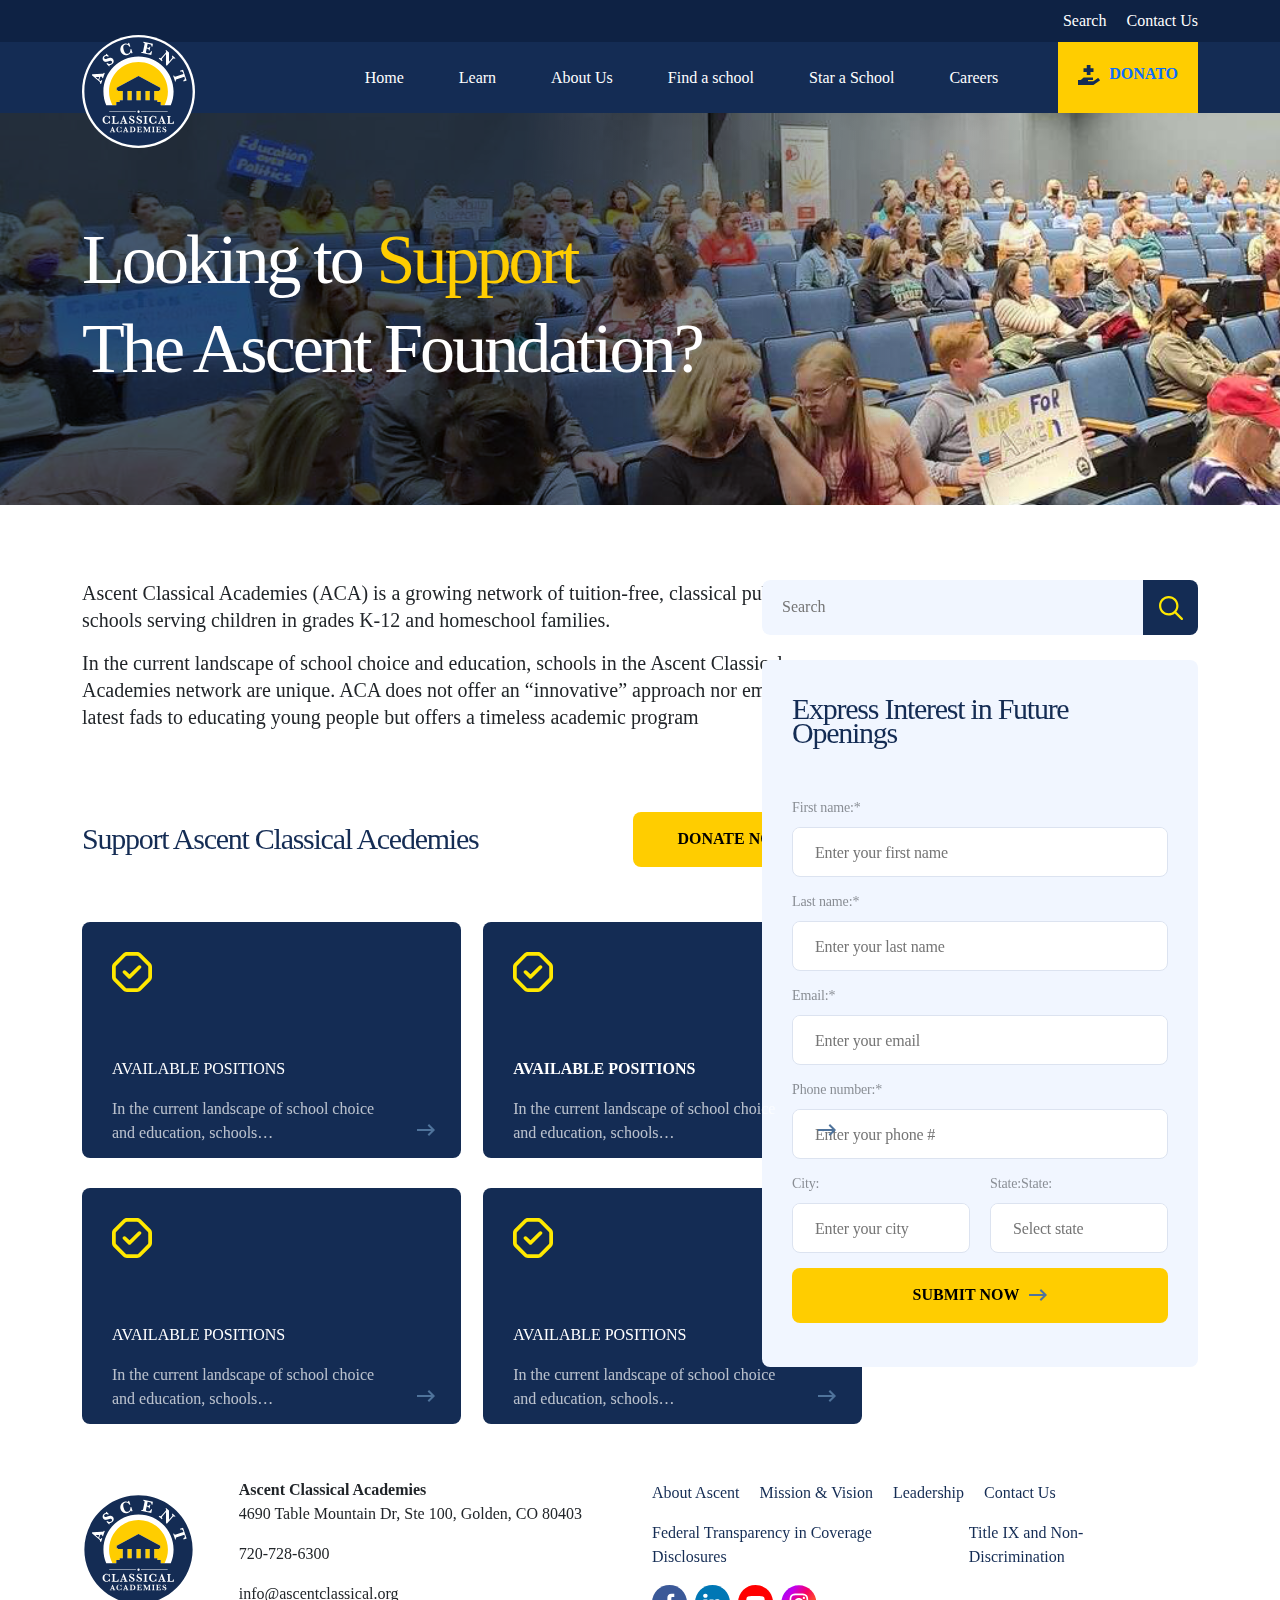
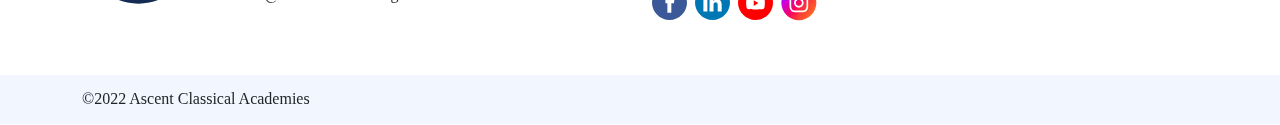
==== donate.html @ 00351c8d "page__donate" ====
<!DOCTYPE html>
<html lang="en">
  <head>
    <meta charset="UTF-8" />
    <meta http-equiv="X-UA-Compatible" content="IE=edge" />
    <meta name="viewport" content="width=device-width, initial-scale=1.0" />
    <title>donate</title>
    <link rel="stylesheet" href="./style.css" />
  </head>
  <body>
    <!-- hedder -->
    <header class="header">
      <div class="header__top--main">
        <div class="container">
          <div class="header__top">
            <p class="header__top--text header__top--search">Search</p>
            <p class="header__top--text header__top--us">Contact Us</p>
          </div>
        </div>
      </div>
      <div class="header__bottom--main">
        <div class="container">
          <div class="header__bottom">
            <div class="logo">
              <a href="./index.html"><img src="./img/logo.svg" alt="" /></a>
            </div>
            <div class="menu__header">
              <ul>
                <li><a class="h_color" href="#">Home</a></li>
                <li><a class="h_color" href="#">Learn</a></li>
                <li><a class="h_color" href="#">About Us</a></li>
                <li><a class="h_color" href="#">Find a school</a></li>
                <li><a class="h_color" href="#">Star a School</a></li>
                <li><a class="h_color" href="#">Careers</a></li>
                <li>
                  <a href="#">
                    <img src="./img/icon_donate.png" alt="" />
                    <span class="text bold__text">DONATO</span>
                  </a>
                </li>
              </ul>
            </div>
          </div>
        </div>
      </div>
    </header>
    <main>
      <!-- Banner -->
      <section class="banner">
        <div class="container">
          <div class="banner__text">
            <p>Looking to <span class="cl__text">Support </span></p>
            <p>The Ascent Foundation?</p>
          </div>
        </div>
      </section>
      <!-- content -->
      <section class="content__main">
        <div class="container">
          <div class="row">
            <div class="col-7">
              <div class="content__left">
                <div class="content__text">
                  <p >
                    Ascent Classical Academies (ACA) is a growing network of
                    tuition-free, classical public charter schools serving
                    children in grades K-12 and homeschool families.
                  </p>
                  <p>
                    In the current landscape of school choice and education,
                    schools in the Ascent Classical Academies network are
                    unique. ACA does not offer an “innovative” approach nor
                    embrace the latest fads to educating young people but offers
                    a timeless academic program
                  </p>
                </div>
                <div class="content__support">
                  <div class="content__title">
                    <p>Support Ascent Classical Acedemies</p>
                  </div>
                  <button class="content__btn">
                    <p class="content__btn--text bold__text">DONATE NOW</p>
                    <img
                      class="img__donate"
                      src="./img/icon_donate.png"
                      alt=""
                    />
                  </button>
                </div>
                <div class="carddonate__main">
                  <div class="row">
                    <div class="col-6">
                      <div class="card__donate">
                        <div class="card__icon">
                          <img
                            src="./img/icon__card/octagon-check-regular.svg"
                            alt=""
                          />
                        </div>
                        <div class="card__bottom">
                          <div class="card__bottom--text">
                            <p>AVAILABLE POSITIONS</p>
                            <p class="text_opacity">
                              In the current landscape of school choice and
                              education, schools…
                            </p>
                          </div>
                          <div class="card__bottom--icon">
                            <img src="./img/arrow-right-solid.svg" alt="" />
                          </div>
                        </div>
                      </div>
                    </div>
                    <div class="col-6">
                      <div class="card__donate">
                        <div class="card__icon">
                          <img
                            src="./img/icon__card/octagon-check-regular.svg"
                            alt=""
                          />
                        </div>
                        <div class="card__bottom">
                          <div class="card__bottom--text">
                            <p class="bold__text">AVAILABLE POSITIONS</p>
                            <p class="text_opacity">
                              In the current landscape of school choice and
                              education, schools…
                            </p>
                          </div>
                          <div class="card__bottom--icon">
                            <img src="./img/arrow-right-solid.svg" alt="" />
                          </div>
                        </div>
                      </div>
                    </div>
                  </div>
                  <div class="row">
                    <div class="col-6">
                      <div class="card__donate">
                        <div class="card__icon">
                          <img
                            src="./img/icon__card/octagon-check-regular.svg"
                            alt=""
                          />
                        </div>
                        <div class="card__bottom">
                          <div class="card__bottom--text">
                            <p>AVAILABLE POSITIONS</p>
                            <p class="text_opacity">
                              In the current landscape of school choice and
                              education, schools…
                            </p>
                          </div>
                          <div class="card__bottom--icon">
                            <img src="./img/arrow-right-solid.svg" alt="" />
                          </div>
                        </div>
                      </div>
                    </div>
                    <div class="col-6">
                      <div class="card__donate">
                        <div class="card__icon">
                          <img
                            src="./img/icon__card/octagon-check-regular.svg"
                            alt=""
                          />
                        </div>
                        <div class="card__bottom">
                          <div class="card__bottom--text">
                            <p>AVAILABLE POSITIONS</p>
                            <p class="text_opacity">
                              In the current landscape of school choice and
                              education, schools…
                            </p>
                          </div>
                          <div class="card__bottom--icon">
                            <img src="./img/arrow-right-solid.svg" alt="" />
                          </div>
                        </div>
                      </div>
                    </div>
                  </div>
                </div>
              </div>
            </div>
            <div class="col-5">
              <section class="content__right">
                <div class="search">
                  <input
                    class="input__search--donate"
                    type="text"
                    placeholder="Search"
                  />
                  <button class="btn__search">
                    <img src="./img/search.svg" alt="" />
                  </button>
                </div>
                <form class="form">
                  <p class="form__title">Express Interest in Future Openings</p>
                  <div class="form__info">
                    <div class="form__input--info">
                      <div class="info__title">
                        First name:*
                      </div>
                      <div class="info__input">
                        <input class="type__text" type="text" placeholder="Enter your first name">
                      </div>
                    </div>
                    <!-- 1 -->
                    <div class="form__input--info">
                      <div class="info__title">
                        Last name:*
                      </div>
                      <div class="info__input">
                        <input class="type__text" type="text" placeholder="Enter your last name">
                      </div>
                    </div>
                    <!-- 2 -->
                    <div class="form__input--info">
                      <div class="info__title">
                        Email:*
                      </div>
                      <div class="info__input">
                        <input class="type__text" type="text" placeholder="Enter your email">
                      </div>
                    </div>
                    <!-- 3 -->
                    <div class="form__input--info">
                      <div class="info__title">
                        Phone number:*
                      </div>
                      <div class="info__input">
                        <input class="type__text" type="text" placeholder="Enter your phone #">
                      </div>
                    </div>
                    <!-- 4 -->
                    <div class="form__info--bottom">
                      <div class="form__input--info input__size">
                        <div class="info__title">
                          City:
                        </div>
                        <div class="info__input">
                          <input class="type__text" type="text" placeholder="Enter your city">
                        </div>
                      </div>
                      <!-- 5 -->
                      <div class="form__input--info input__size">
                        <div class="info__title">
                          State:State:
                        </div>
                        <div class="info__input state">
                          <input class="type__text" type="text" placeholder="Select state">
                          <img class="icon__down" src="./img/down.svg" alt="">
                        </div>
                      </div>
                      <!-- 6 -->
                    </div>
                    
                    <!-- submit -->
                    <button class="submit btn-yl">
                      <p class="bold__text text__submit">SUBMIT NOW</p>
                      <img src="./img/arrow-right-solid.svg" alt="">
                    </button>
                  </div>
                  
                </form>
              </section>
            </div>
          </div>
        </div>
      </section>
    </main>
    <!-- footer -->
    <footer class="footer">
      <div class="container">
        <div class="row">
          <div class="col-6">
            <div class="footer__left">
              <div class="logo">
                <img src="./img/logo.svg" alt="" />
              </div>
              <div class="footer__left--text">
                <div class="footer__title bold__text">
                  Ascent Classical Academies
                </div>
                <div class="footer__text">
                  <p>4690 Table Mountain Dr, Ste 100, Golden, CO 80403</p>
                  <p>720-728-6300</p>
                  <p>info@ascentclassical.org</p>
                </div>
              </div>
            </div>
          </div>
          <div class="col-6">
            <div class="footer__right">
              <ul class="dpl">
                <li><a class="footer__color" href="">About Ascent</a></li>
                <li><a class="footer__color" href="">Mission & Vision</a></li>
                <li><a class="footer__color" href="">Leadership</a></li>
                <li><a class="footer__color" href="">Contact Us</a></li>
              </ul>
              <ul class="dpl">
                <li>
                  <a class="footer__color" href=""
                    >Federal Transparency in Coverage Disclosures</a
                  >
                </li>
                <li>
                  <a class="footer__color" href=""
                    >Title IX and Non-Discrimination</a
                  >
                </li>
              </ul>

              <div class="scial">
                <div class="fotter__icon">
                  <img src="./img/icon__link/Facebook.svg" alt="" />
                </div>
                <div class="fotter__icon">
                  <img src="./img/icon__link/LinkedIN.svg" alt="" />
                </div>
                <div class="fotter__icon">
                  <img src="./img/icon__link/Youtube.svg" alt="" />
                </div>
                <div class="fotter__icon">
                  <img src="./img/icon__link/Instagram.svg" alt="" />
                </div>
              </div>
            </div>
          </div>
        </div>
        <div class="row"></div>
      </div>
      <div class="footer__bottom">
        <div class="container">©2022 Ascent Classical Academies</div>
      </div>
    </footer>
  </body>
</html>
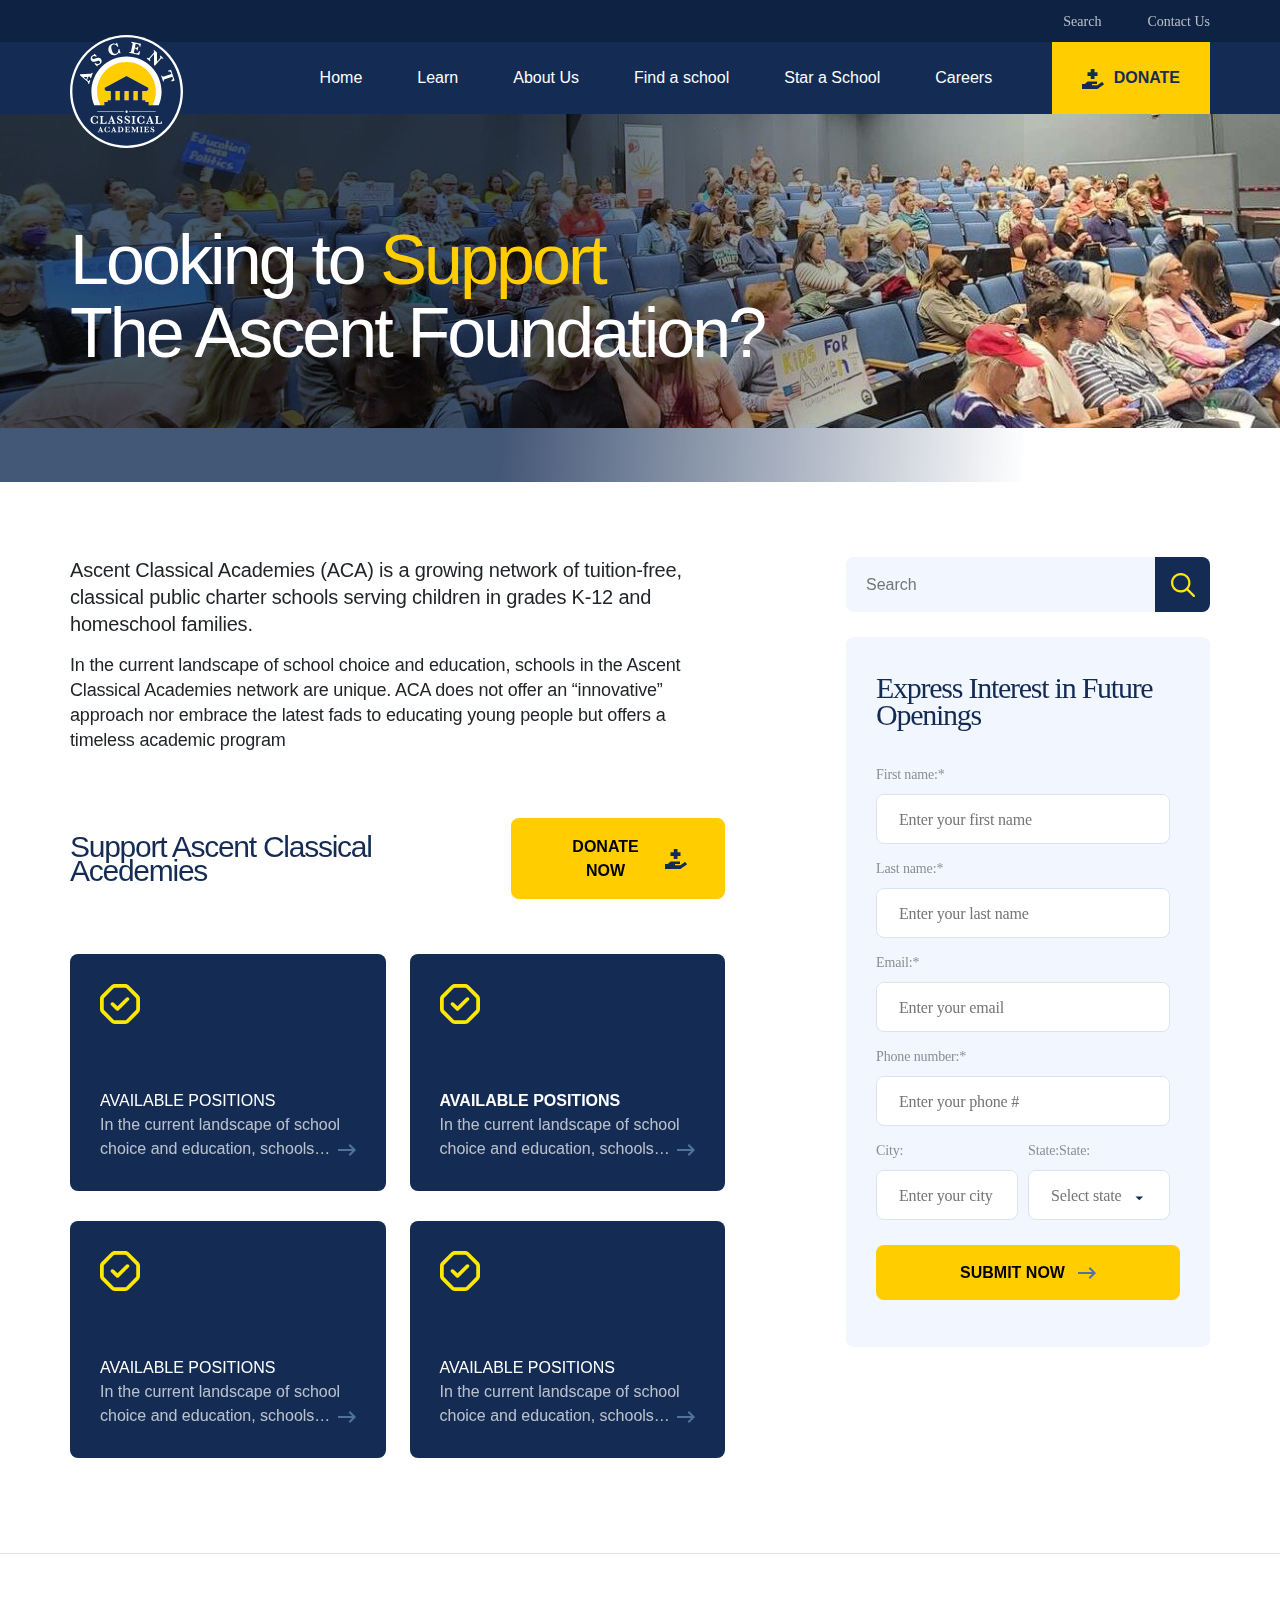
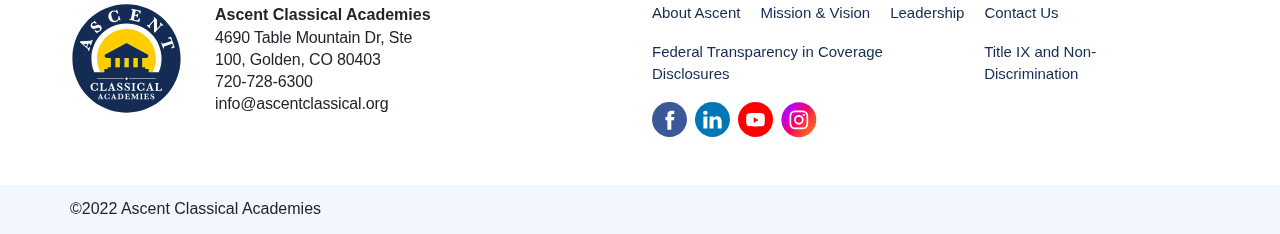
==== commit ab6cac68: "demo full" ====
--- a/donate.html
+++ b/donate.html
@@ -9,7 +9,7 @@
   </head>
   <body>
     <!-- hedder -->
-    <header class="header">
+    <header class="header mobile__header">
       <div class="header__top--main">
         <div class="container">
           <div class="header__top">
@@ -21,6 +21,11 @@
       <div class="header__bottom--main">
         <div class="container">
           <div class="header__bottom">
+            <!-- icon donate -->
+            <div class="donate__mobile">
+              <img src="./img/mobile/donate icon.svg" alt="" />
+            </div>
+            <!-- icon donate -->
             <div class="logo">
               <a href="./index.html"><img src="./img/logo.svg" alt="" /></a>
             </div>
@@ -33,13 +38,18 @@
                 <li><a class="h_color" href="#">Star a School</a></li>
                 <li><a class="h_color" href="#">Careers</a></li>
                 <li>
-                  <a href="#">
+                  <a href="/donate.html">
                     <img src="./img/icon_donate.png" alt="" />
-                    <span class="text bold__text">DONATO</span>
+                    <span class="cl__textbl bold__text">DONATE</span>
                   </a>
                 </li>
               </ul>
             </div>
+            <!-- menu mobile -->
+            <div class="menu__mobile">
+              <img src="./img/mobile/menu.svg" alt="" />
+            </div>
+            <!-- menu mobile -->
           </div>
         </div>
       </div>
@@ -54,19 +64,24 @@
           </div>
         </div>
       </section>
+      <!-- img header mobile -->
+      <section class="mb__img--header">
+        <img src="./img/banner/Banner__donate.svg" alt="" />
+      </section>
+      <!-- img header mobile -->
       <!-- content -->
       <section class="content__main">
         <div class="container">
           <div class="row">
-            <div class="col-7">
+            <div class="col-lg-7">
               <div class="content__left">
                 <div class="content__text">
-                  <p >
+                  <p class="content__text--one"  >
                     Ascent Classical Academies (ACA) is a growing network of
                     tuition-free, classical public charter schools serving
                     children in grades K-12 and homeschool families.
                   </p>
-                  <p>
+                  <p class="content__text--two">
                     In the current landscape of school choice and education,
                     schools in the Ascent Classical Academies network are
                     unique. ACA does not offer an “innovative” approach nor
@@ -89,7 +104,7 @@
                 </div>
                 <div class="carddonate__main">
                   <div class="row">
-                    <div class="col-6">
+                    <div class="col-lg-6">
                       <div class="card__donate">
                         <div class="card__icon">
                           <img
@@ -111,7 +126,7 @@
                         </div>
                       </div>
                     </div>
-                    <div class="col-6">
+                    <div class="col-lg-6">
                       <div class="card__donate">
                         <div class="card__icon">
                           <img
@@ -135,7 +150,7 @@
                     </div>
                   </div>
                   <div class="row">
-                    <div class="col-6">
+                    <div class="col-lg-6">
                       <div class="card__donate">
                         <div class="card__icon">
                           <img
@@ -157,7 +172,7 @@
                         </div>
                       </div>
                     </div>
-                    <div class="col-6">
+                    <div class="col-lg-6">
                       <div class="card__donate">
                         <div class="card__icon">
                           <img
@@ -183,7 +198,8 @@
                 </div>
               </div>
             </div>
-            <div class="col-5">
+            <div class="col-lg-1"></div>
+            <div class="col-lg-4">
               <section class="content__right">
                 <div class="search">
                   <input
@@ -250,7 +266,7 @@
                         </div>
                         <div class="info__input state">
                           <input class="type__text" type="text" placeholder="Select state">
-                          <img class="icon__down" src="./img/down.svg" alt="">
+                          <img class="icon__down" src="./img/form/down.svg" alt="">
                         </div>
                       </div>
                       <!-- 6 -->
@@ -271,12 +287,13 @@
       </section>
     </main>
     <!-- footer -->
+    <!-- footer -->
     <footer class="footer">
       <div class="container">
         <div class="row">
-          <div class="col-6">
+          <div class="col-lg-4">
             <div class="footer__left">
-              <div class="logo">
+              <div class="footer__left--logo logo__size">
                 <img src="./img/logo.svg" alt="" />
               </div>
               <div class="footer__left--text">
@@ -291,15 +308,16 @@
               </div>
             </div>
           </div>
-          <div class="col-6">
+          <div class="col-lg-2"></div>
+          <div class="col-lg-6">
             <div class="footer__right">
-              <ul class="dpl">
+              <ul class="dpl1 dpl">
                 <li><a class="footer__color" href="">About Ascent</a></li>
                 <li><a class="footer__color" href="">Mission & Vision</a></li>
                 <li><a class="footer__color" href="">Leadership</a></li>
                 <li><a class="footer__color" href="">Contact Us</a></li>
               </ul>
-              <ul class="dpl">
+              <ul class="dpl2 dpl">
                 <li>
                   <a class="footer__color" href=""
                     >Federal Transparency in Coverage Disclosures</a
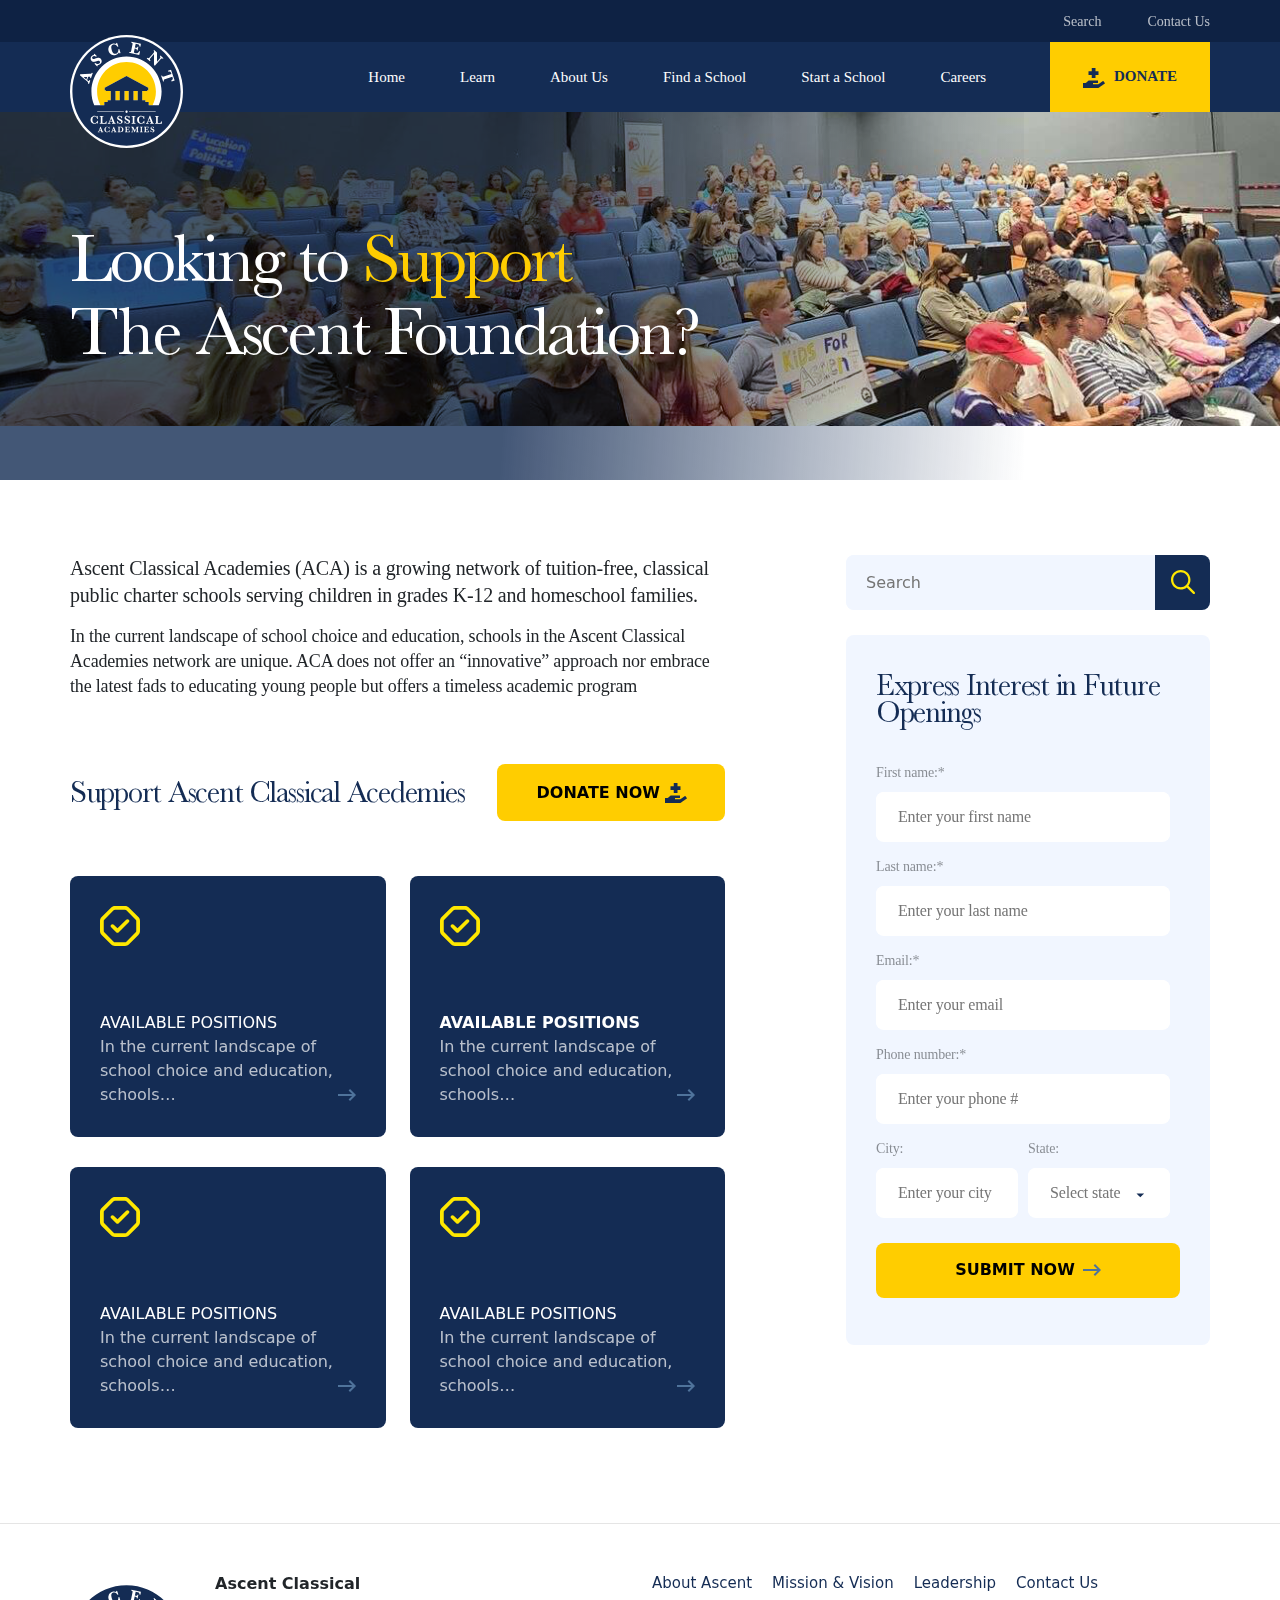
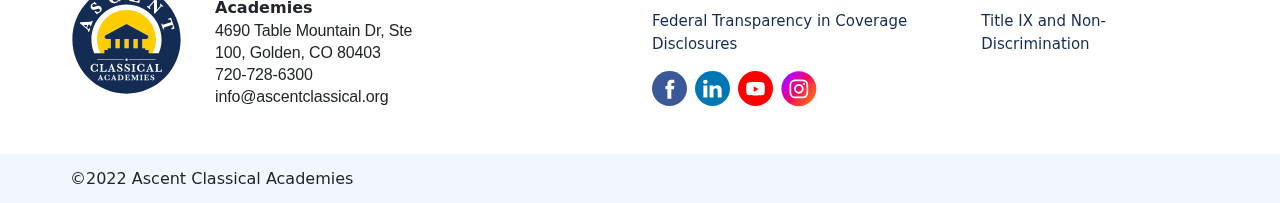
==== commit 981cd516: "form in main.js" ====
--- a/donate.html
+++ b/donate.html
@@ -9,6 +9,7 @@
   </head>
   <body>
     <!-- hedder -->
+    <!-- hedder -->
     <header class="header mobile__header">
       <div class="header__top--main">
         <div class="container">
@@ -29,13 +30,13 @@
             <div class="logo">
               <a href="./index.html"><img src="./img/logo.svg" alt="" /></a>
             </div>
-            <div class="menu__header">
-              <ul>
+            <div class="menu__header--desktop">
+              <ul class="">
                 <li><a class="h_color" href="#">Home</a></li>
                 <li><a class="h_color" href="#">Learn</a></li>
                 <li><a class="h_color" href="#">About Us</a></li>
-                <li><a class="h_color" href="#">Find a school</a></li>
-                <li><a class="h_color" href="#">Star a School</a></li>
+                <li><a class="h_color" href="#">Find a School</a></li>
+                <li><a class="h_color" href="#">Start a School</a></li>
                 <li><a class="h_color" href="#">Careers</a></li>
                 <li>
                   <a href="/donate.html">
@@ -76,7 +77,7 @@
             <div class="col-lg-7">
               <div class="content__left">
                 <div class="content__text">
-                  <p class="content__text--one"  >
+                  <p class="content__text--one">
                     Ascent Classical Academies (ACA) is a growing network of
                     tuition-free, classical public charter schools serving
                     children in grades K-12 and homeschool families.
@@ -211,74 +212,111 @@
                     <img src="./img/search.svg" alt="" />
                   </button>
                 </div>
-                <form class="form">
+                <form class="form" id="clickSubmit">
                   <p class="form__title">Express Interest in Future Openings</p>
                   <div class="form__info">
                     <div class="form__input--info">
-                      <div class="info__title">
-                        First name:*
-                      </div>
+                      <div class="info__title">First name:*</div>
                       <div class="info__input">
-                        <input class="type__text" type="text" placeholder="Enter your first name">
-                      </div>
+                        <input
+                          class="type__text"
+                          id="firstName"
+                          name="firstName"
+                          type="text"
+                          placeholder="Enter your first name"
+                        />
+                      </div>
+                      <div class="error">This field is required.</div>
                     </div>
                     <!-- 1 -->
                     <div class="form__input--info">
-                      <div class="info__title">
-                        Last name:*
-                      </div>
+                      <div class="info__title">Last name:*</div>
                       <div class="info__input">
-                        <input class="type__text" type="text" placeholder="Enter your last name">
-                      </div>
+                        <input
+                          class="type__text"
+                          id="lastName"
+                          name="lastName"
+                          type="text"
+                          placeholder="Enter your last name"
+                        />
+                      </div>
+                      <div class="error">This field is required.</div>
                     </div>
                     <!-- 2 -->
                     <div class="form__input--info">
-                      <div class="info__title">
-                        Email:*
-                      </div>
+                      <div class="info__title">Email:*</div>
                       <div class="info__input">
-                        <input class="type__text" type="text" placeholder="Enter your email">
-                      </div>
+                        <input
+                          class="type__text"
+                          id="email"
+                          name="email"
+                          type="email"
+                          placeholder="Enter your email"
+                        />
+                      </div>
+                      <div class="error">This field is required.</div>
+                      <div class="errorEmail">Incorrect format(Duy123@gmail.com).</div>
                     </div>
                     <!-- 3 -->
                     <div class="form__input--info">
-                      <div class="info__title">
-                        Phone number:*
-                      </div>
+                      <div class="info__title">Phone number:*</div>
                       <div class="info__input">
-                        <input class="type__text" type="text" placeholder="Enter your phone #">
-                      </div>
+                        <input
+                          class="type__text"
+                          id="phoneNumber"
+                          name="phoneNumber"
+                          type="text"
+                          placeholder="Enter your phone #"
+                        />
+                      </div>
+                      <div class="error">This field is required.</div>
+
+                      <div class="errorPhone">Incorrect format.</div>
                     </div>
                     <!-- 4 -->
                     <div class="form__info--bottom">
                       <div class="form__input--info input__size">
-                        <div class="info__title">
-                          City:
-                        </div>
+                        <div class="info__title">City:</div>
                         <div class="info__input">
-                          <input class="type__text" type="text" placeholder="Enter your city">
-                        </div>
+                          <input
+                            class="type__text"
+                            id="city"
+                            name="city"
+                            type="text"
+                            placeholder="Enter your city"
+                          />
+                        </div>
+                        <div class="error">This field is required.</div>
                       </div>
                       <!-- 5 -->
                       <div class="form__input--info input__size">
-                        <div class="info__title">
-                          State:State:
-                        </div>
+                        <div class="info__title">State:</div>
                         <div class="info__input state">
-                          <input class="type__text" type="text" placeholder="Select state">
-                          <img class="icon__down" src="./img/form/down.svg" alt="">
-                        </div>
+                          <input
+                            class="type__text"
+                            id="state"
+                            name="state"
+                            type="text"
+                            placeholder="Select state"
+                          />
+                          <img
+                            class="icon__down"
+                            src="./img/form/down.svg"
+                            alt=""
+                          />
+                        </div>
+                        <div class="error">This field is required.</div>
                       </div>
                       <!-- 6 -->
                     </div>
-                    
+
                     <!-- submit -->
-                    <button class="submit btn-yl">
+                    <button type="submit" class="submit btn-yl">
                       <p class="bold__text text__submit">SUBMIT NOW</p>
-                      <img src="./img/arrow-right-solid.svg" alt="">
+                      <img src="./img/arrow-right-solid.svg" alt="" />
                     </button>
                   </div>
-                  
+                  <!-- <button type="submit">Submit</button> -->
                 </form>
               </section>
             </div>
@@ -353,5 +391,6 @@
         <div class="container">©2022 Ascent Classical Academies</div>
       </div>
     </footer>
+    <script src="./main.js"></script>
   </body>
 </html>
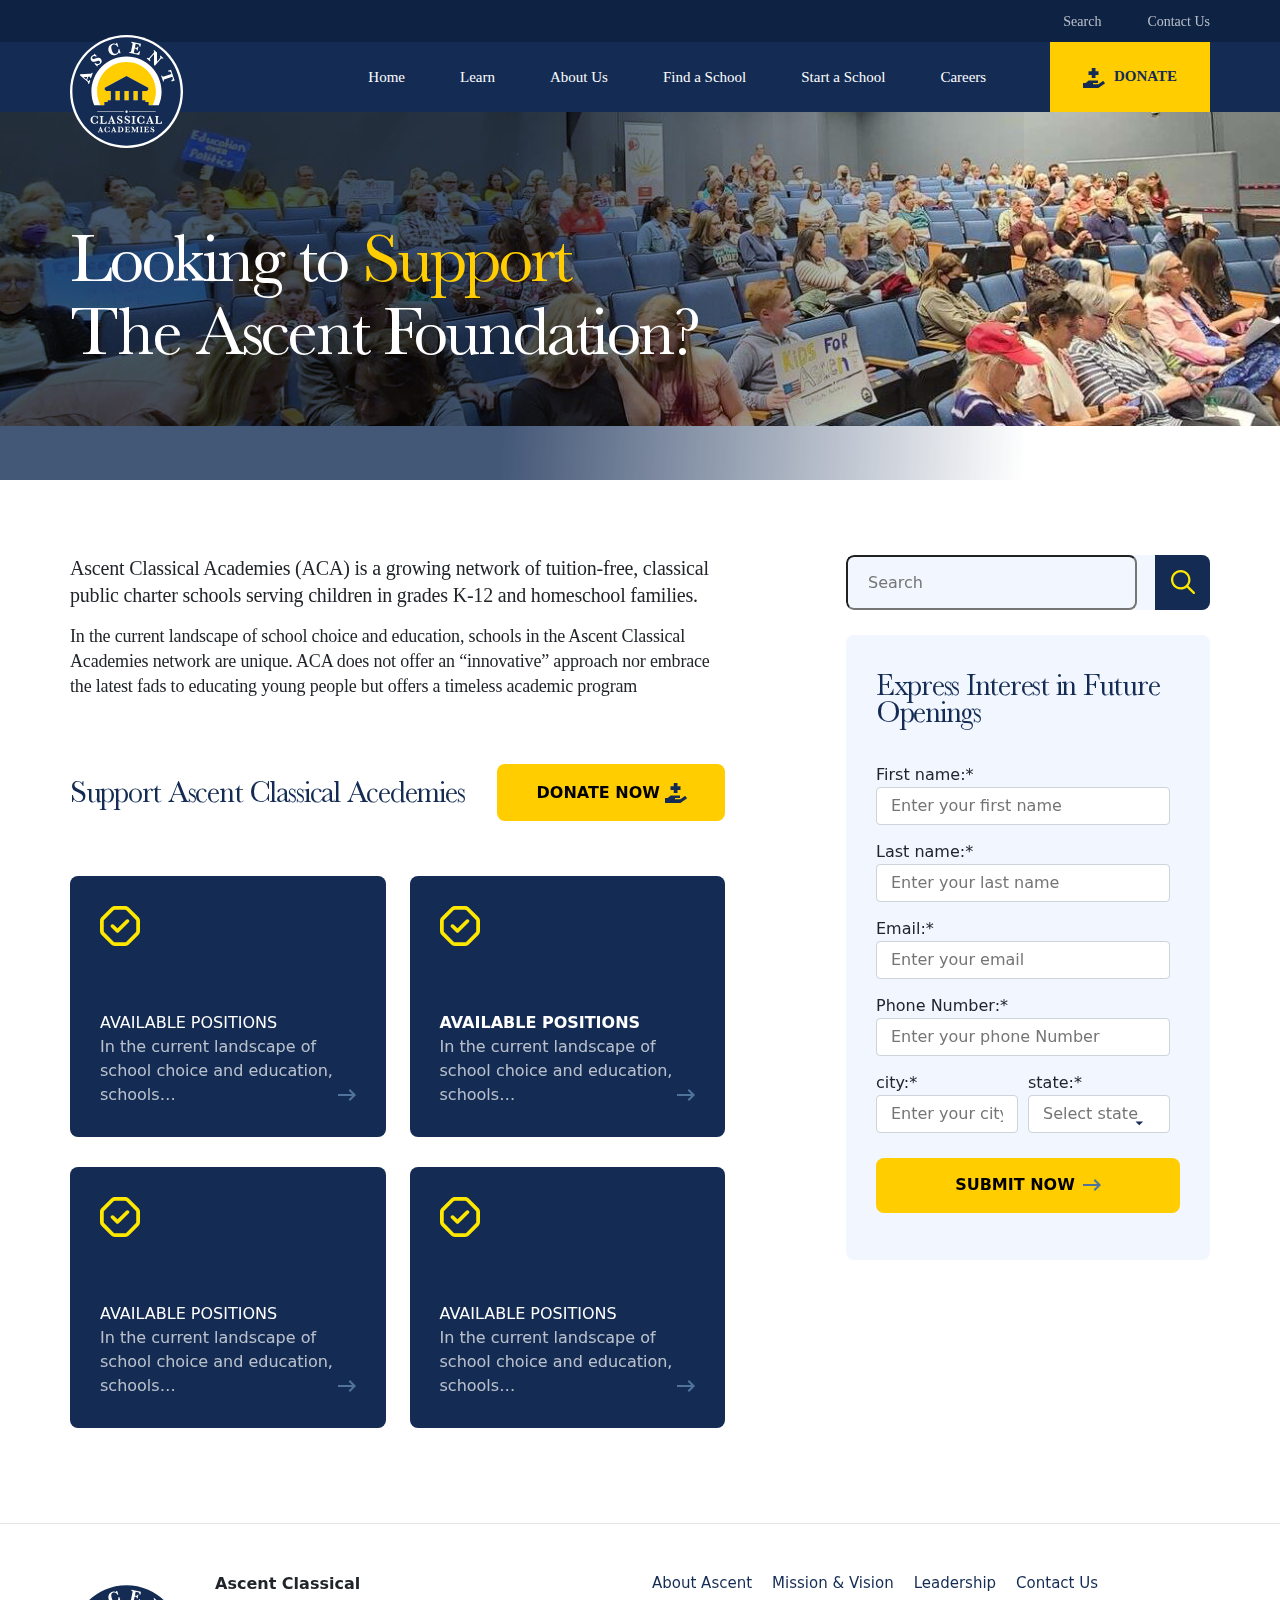
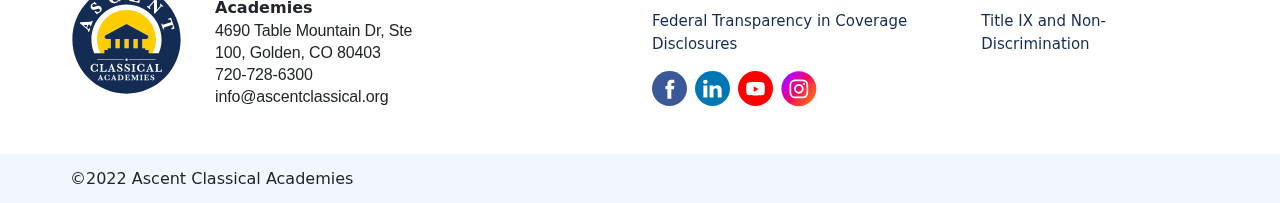
==== commit 0ace563f: "check form" ====
--- a/donate.html
+++ b/donate.html
@@ -212,111 +212,124 @@
                     <img src="./img/search.svg" alt="" />
                   </button>
                 </div>
-                <form class="form" id="clickSubmit">
+                <form action="" id="form" class="form">
                   <p class="form__title">Express Interest in Future Openings</p>
                   <div class="form__info">
+                    <!-- <div class="form-control">
+                    <input type="text" id="username" placeholder="username" />
+                    <small></small>
+                    <span></span>
+                  </div> -->
+
                     <div class="form__input--info">
                       <div class="info__title">First name:*</div>
                       <div class="info__input">
-                        <input
-                          class="type__text"
-                          id="firstName"
-                          name="firstName"
-                          type="text"
-                          placeholder="Enter your first name"
-                        />
-                      </div>
-                      <div class="error">This field is required.</div>
-                    </div>
-                    <!-- 1 -->
+                        <div class="form-control">
+                          <input
+                            class="type__text"
+                            id="firstName"
+                            name="firstName"
+                            type="text"
+                            placeholder="Enter your first name"
+                          />
+                          <small></small>
+                          <span></span>
+                        </div>
+                      </div>
+                    </div>
                     <div class="form__input--info">
                       <div class="info__title">Last name:*</div>
                       <div class="info__input">
-                        <input
-                          class="type__text"
-                          id="lastName"
-                          name="lastName"
-                          type="text"
-                          placeholder="Enter your last name"
-                        />
-                      </div>
-                      <div class="error">This field is required.</div>
-                    </div>
-                    <!-- 2 -->
+                        <div class="form-control">
+                          <input
+                            class="type__text"
+                            id="lastName"
+                            name="lastName"
+                            type="text"
+                            placeholder="Enter your last name"
+                          />
+                          <small></small>
+                          <span></span>
+                        </div>
+                      </div>
+                    </div>
                     <div class="form__input--info">
                       <div class="info__title">Email:*</div>
                       <div class="info__input">
-                        <input
-                          class="type__text"
-                          id="email"
-                          name="email"
-                          type="email"
-                          placeholder="Enter your email"
-                        />
-                      </div>
-                      <div class="error">This field is required.</div>
-                      <div class="errorEmail">Incorrect format(Duy123@gmail.com).</div>
-                    </div>
-                    <!-- 3 -->
-                    <div class="form__input--info">
-                      <div class="info__title">Phone number:*</div>
-                      <div class="info__input">
-                        <input
-                          class="type__text"
-                          id="phoneNumber"
-                          name="phoneNumber"
-                          type="text"
-                          placeholder="Enter your phone #"
-                        />
-                      </div>
-                      <div class="error">This field is required.</div>
-
-                      <div class="errorPhone">Incorrect format.</div>
-                    </div>
-                    <!-- 4 -->
-                    <div class="form__info--bottom">
-                      <div class="form__input--info input__size">
-                        <div class="info__title">City:</div>
-                        <div class="info__input">
+                        <div class="form-control">
                           <input
                             class="type__text"
-                            id="city"
-                            name="city"
-                            type="text"
-                            placeholder="Enter your city"
-                          />
-                        </div>
-                        <div class="error">This field is required.</div>
-                      </div>
-                      <!-- 5 -->
-                      <div class="form__input--info input__size">
-                        <div class="info__title">State:</div>
-                        <div class="info__input state">
+                            id="email"
+                            name="email"
+                            type="email"
+                            placeholder="Enter your email"
+                          />
+                          <small></small>
+                          <span></span>
+                        </div>
+                      </div>
+                    </div>
+                    <div class="form__input--info">
+                      <div class="info__title">Phone Number:*</div>
+                      <div class="info__input">
+                        <div class="form-control">
                           <input
                             class="type__text"
-                            id="state"
-                            name="state"
+                            id="phoneNumber"
+                            name="phoneNumber"
                             type="text"
-                            placeholder="Select state"
-                          />
-                          <img
-                            class="icon__down"
-                            src="./img/form/down.svg"
-                            alt=""
-                          />
-                        </div>
-                        <div class="error">This field is required.</div>
-                      </div>
-                      <!-- 6 -->
+                            placeholder="Enter your phone Number"
+                          />
+                          <small></small>
+                          <span></span>
+                        </div>
+                      </div>
+                    </div>
+                    <div class="form__info--bottom">
+                      <div class="form__input--info">
+                        <div class="info__title">city:*</div>
+                        <div class="info__input">
+                          <div class="form-control">
+                            <input
+                              class="type__text"
+                              id="city"
+                              name="city"
+                              type="text"
+                              placeholder="Enter your city"
+                            />
+                            <small></small>
+                            <span></span>
+                          </div>
+                        </div>
+                      </div>
+                      <div class="form__input--info">
+                        <div class="info__title">state:*</div>
+                        <div class="info__input">
+                          <div class="form-control state">
+                            <input
+                              class="type__text"
+                              id="state"
+                              name="state"
+                              type="text"
+                              placeholder="Select state"
+                            />
+                            <img
+                              class="icon__down"
+                              src="./img/form/down.svg"
+                              alt=""
+                            />
+                            <small></small>
+                            <span></span>
+                          </div>
+                        </div>
+                      </div>
                     </div>
 
-                    <!-- submit -->
                     <button type="submit" class="submit btn-yl">
                       <p class="bold__text text__submit">SUBMIT NOW</p>
                       <img src="./img/arrow-right-solid.svg" alt="" />
                     </button>
                   </div>
-                  <!-- <button type="submit">Submit</button> -->
                 </form>
               </section>
             </div>
@@ -391,6 +404,6 @@
         <div class="container">©2022 Ascent Classical Academies</div>
       </div>
     </footer>
-    <script src="./main.js"></script>
+    <script src="./main_checkForm.js"></script>
   </body>
 </html>
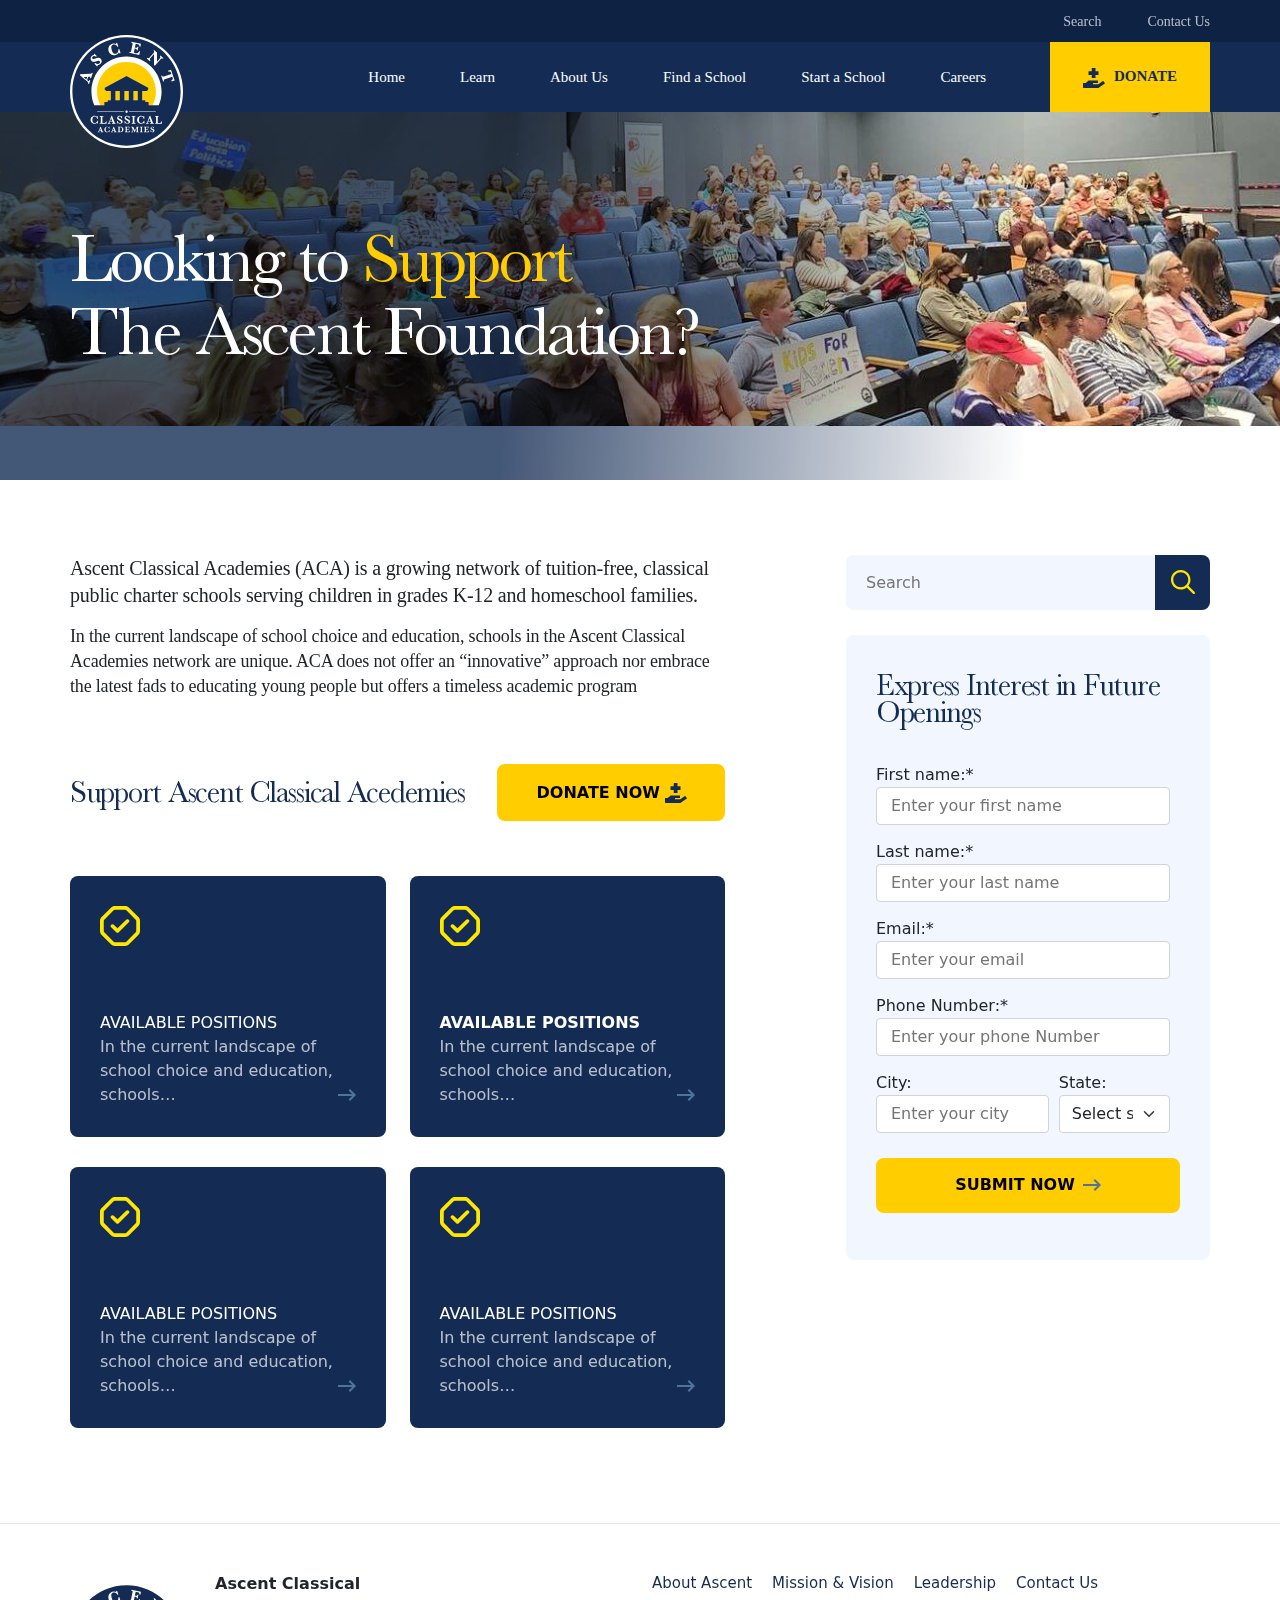
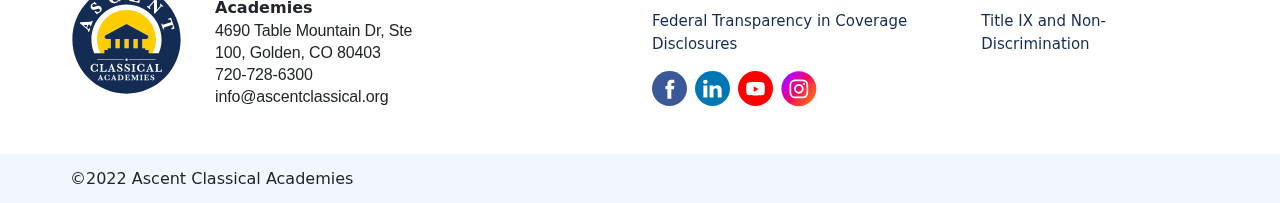
==== commit daa47263: "check form" ====
--- a/donate.html
+++ b/donate.html
@@ -222,7 +222,7 @@
                   </div> -->
 
                     <div class="form__input--info">
-                      <div class="info__title">First name:*</div>
+                      <label class="info__title">First name:*</label>
                       <div class="info__input">
                         <div class="form-control">
                           <input
@@ -238,7 +238,7 @@
                       </div>
                     </div>
                     <div class="form__input--info">
-                      <div class="info__title">Last name:*</div>
+                      <label class="info__title">Last name:*</label>
                       <div class="info__input">
                         <div class="form-control">
                           <input
@@ -254,7 +254,7 @@
                       </div>
                     </div>
                     <div class="form__input--info">
-                      <div class="info__title">Email:*</div>
+                      <label class="info__title">Email:*</label>
                       <div class="info__input">
                         <div class="form-control">
                           <input
@@ -270,7 +270,7 @@
                       </div>
                     </div>
                     <div class="form__input--info">
-                      <div class="info__title">Phone Number:*</div>
+                      <label class="info__title">Phone Number:*</label>
                       <div class="info__input">
                         <div class="form-control">
                           <input
@@ -287,7 +287,7 @@
                     </div>
                     <div class="form__info--bottom">
                       <div class="form__input--info">
-                        <div class="info__title">city:*</div>
+                        <label class="info__title">City:</label>
                         <div class="info__input">
                           <div class="form-control">
                             <input
@@ -303,21 +303,32 @@
                         </div>
                       </div>
                       <div class="form__input--info">
-                        <div class="info__title">state:*</div>
+                        <label class="info__title">State:</label>
                         <div class="info__input">
-                          <div class="form-control state">
-                            <input
+                          <div class="">
+                            <select
+                              class="form-select type__text"
+                              aria-label="Default select example"
+                              id="state"
+                              name="state"
+                            >
+                              <option selected>Select state</option>
+                              <option value="1">Tốt</option>
+                              <option value="2">Bình thường</option>
+                              <option value="3">Bệnh</option>
+                            </select>
+                            <!-- <input
                               class="type__text"
                               id="state"
                               name="state"
                               type="text"
                               placeholder="Select state"
-                            />
-                            <img
+                            /> -->
+                            <!-- <img
                               class="icon__down"
                               src="./img/form/down.svg"
                               alt=""
-                            />
+                            /> -->
                             <small></small>
                             <span></span>
                           </div>
